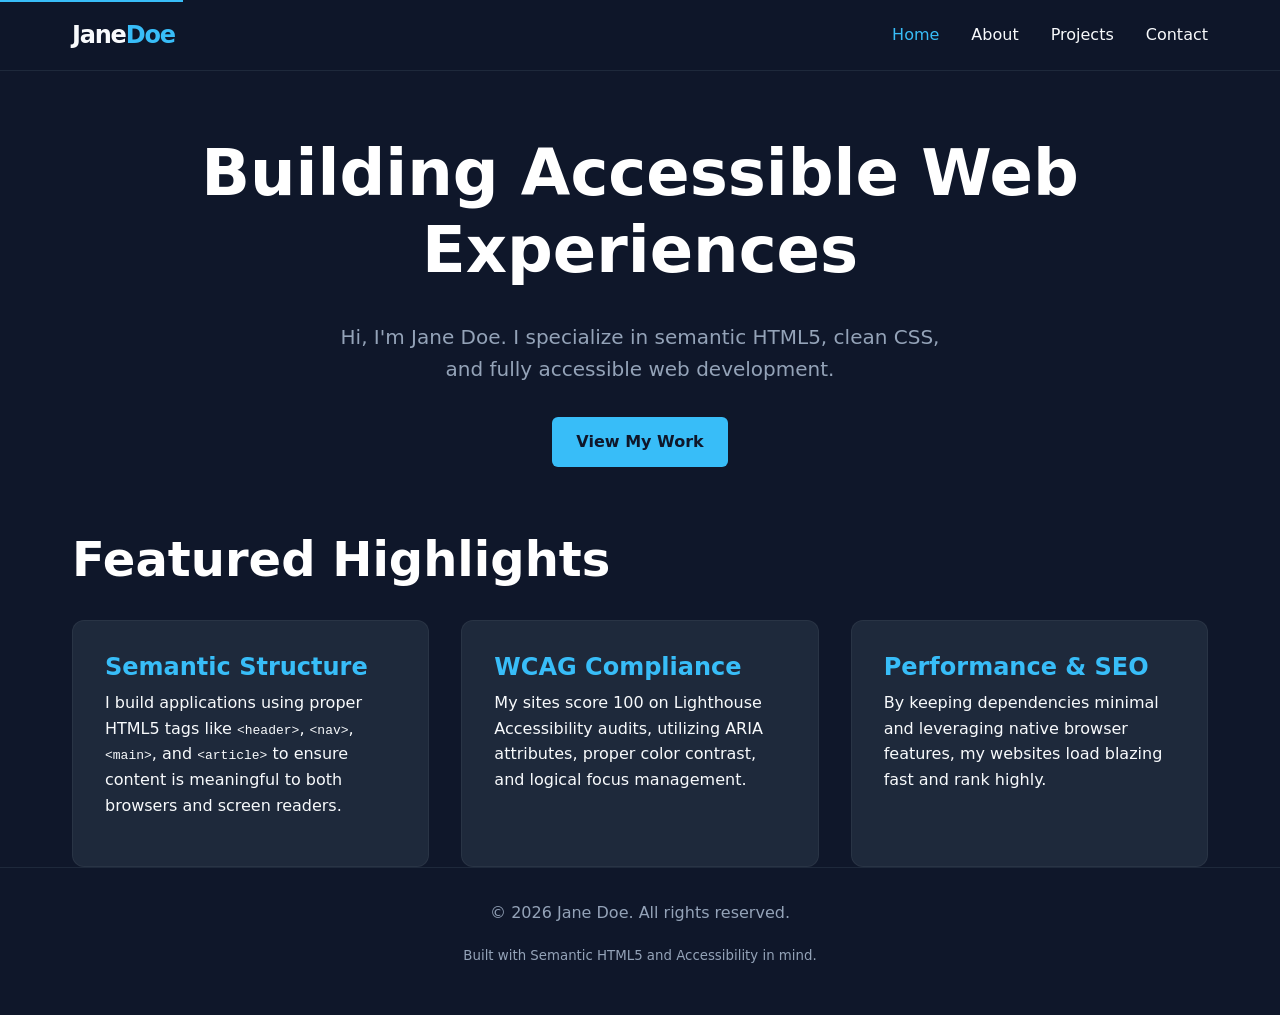
==== index.html @ b692289c "feat: setup accessible semantic portfolio" ====
<!DOCTYPE html>
<html lang="en">
<head>
    <meta charset="UTF-8">
    <meta name="viewport" content="width=device-width, initial-scale=1.0">
    <title>Jane Doe | Portfolio - Home</title>
    <meta name="description" content="Personal portfolio of Jane Doe, a web developer specializing in accessible and semantic HTML5 design.">
    <meta name="author" content="Jane Doe">
    <meta property="og:title" content="Jane Doe | Portfolio">
    <meta property="og:description" content="Personal portfolio of Jane Doe, a web developer specializing in accessible and semantic HTML5 design.">
    <meta property="og:type" content="website">
    <link rel="stylesheet" href="css/styles.css">
    <!-- Preconnect for performance -->
    <link rel="preconnect" href="https://fonts.googleapis.com">
</head>
<body>
    <!-- Skip to main content link for keyboard users -->
    <a href="#main-content" class="skip-link">Skip to main content</a>

    <header class="site-header" role="banner">
        <div class="container header-inner">
            <div class="site-logo" aria-label="Jane Doe Logo">Jane<span>Doe</span></div>
            <nav class="main-nav" aria-label="Main Navigation" role="navigation">
                <ul>
                    <li><a href="index.html" aria-current="page">Home</a></li>
                    <li><a href="about.html">About</a></li>
                    <li><a href="projects.html">Projects</a></li>
                    <li><a href="contact.html">Contact</a></li>
                </ul>
            </nav>
        </div>
    </header>

    <main id="main-content" class="container" role="main">
        <section class="hero" aria-labelledby="hero-heading">
            <h1 id="hero-heading">Building Accessible Web Experiences</h1>
            <p>Hi, I'm Jane Doe. I specialize in semantic HTML5, clean CSS, and fully accessible web development.</p>
            <a href="projects.html" class="button" aria-label="View my work projects">View My Work</a>
        </section>

        <section aria-labelledby="featured-projects-heading">
            <h2 id="featured-projects-heading">Featured Highlights</h2>
            <div class="card-grid">
                <article class="card">
                    <h3>Semantic Structure</h3>
                    <p>I build applications using proper HTML5 tags like <code>&lt;header&gt;</code>, <code>&lt;nav&gt;</code>, <code>&lt;main&gt;</code>, and <code>&lt;article&gt;</code> to ensure content is meaningful to both browsers and screen readers.</p>
                </article>
                <article class="card">
                    <h3>WCAG Compliance</h3>
                    <p>My sites score 100 on Lighthouse Accessibility audits, utilizing ARIA attributes, proper color contrast, and logical focus management.</p>
                </article>
                <article class="card">
                    <h3>Performance & SEO</h3>
                    <p>By keeping dependencies minimal and leveraging native browser features, my websites load blazing fast and rank highly.</p>
                </article>
            </div>
        </section>
    </main>

    <footer class="site-footer" role="contentinfo">
        <div class="container">
            <p>&copy; <time datetime="2026">2026</time> Jane Doe. All rights reserved.</p>
            <p><small>Built with Semantic HTML5 and Accessibility in mind.</small></p>
        </div>
    </footer>
</body>
</html>
---- css/styles.css ----
:root {
  /* Colors */
  --bg-color: #0f172a; /* Deep slate */
  --text-color: #f8fafc;
  --text-muted: #94a3b8;
  --accent-color: #38bdf8;
  --accent-hover: #0ea5e9;
  --surface-color: #1e293b;
  --error-color: #ef4444;

  /* Typography */
  --font-sans: system-ui, -apple-system, BlinkMacSystemFont, 'Segoe UI', Roboto, Helvetica, Arial, sans-serif;
  --font-mono: ui-monospace, SFMono-Regular, Menlo, Monaco, Consolas, 'Liberation Mono', 'Courier New', monospace;

  /* Spacing */
  --spacing-sm: 0.5rem;
  --spacing-md: 1rem;
  --spacing-lg: 2rem;
  --spacing-xl: 4rem;

  /* Focus ring for accessibility */
  --focus-ring: 0 0 0 3px rgba(56, 189, 248, 0.5);
}

*, *::before, *::after {
  box-sizing: border-box;
}

body {
  margin: 0;
  font-family: var(--font-sans);
  background-color: var(--bg-color);
  color: var(--text-color);
  line-height: 1.6;
  display: flex;
  flex-direction: column;
  min-height: 100vh;
}

/* Typography base */
h1, h2, h3, h4, h5, h6 {
  margin-top: 0;
  line-height: 1.2;
  font-weight: 700;
  color: #ffffff;
}

h1 { font-size: clamp(2.5rem, 5vw, 4rem); margin-bottom: var(--spacing-lg); }
h2 { font-size: clamp(2rem, 4vw, 3rem); margin-bottom: var(--spacing-md); }
h3 { font-size: 1.5rem; margin-bottom: var(--spacing-sm); }
p { margin-top: 0; margin-bottom: var(--spacing-md); }

/* Links */
a {
  color: var(--accent-color);
  text-decoration: none;
  transition: color 0.2s ease, text-decoration 0.2s ease;
}

a:hover, a:focus-visible {
  color: var(--accent-hover);
  text-decoration: underline;
  outline: none;
}

/* Accessibility: Visible focus styles */
:focus-visible {
  outline: none;
  box-shadow: var(--focus-ring);
  border-radius: 4px;
}

/* Skip link for keyboard users */
.skip-link {
  position: absolute;
  top: -40px;
  left: 0;
  background: var(--accent-color);
  color: #000;
  padding: 8px;
  z-index: 100;
  transition: top 0.2s;
}

.skip-link:focus {
  top: 0;
}

/* Layout */
.container {
  width: 100%;
  max-width: 1200px;
  margin: 0 auto;
  padding: 0 var(--spacing-lg);
}

.site-header {
  padding: var(--spacing-md) 0;
  border-bottom: 1px solid var(--surface-color);
  background: rgba(15, 23, 42, 0.9);
  backdrop-filter: blur(10px);
  position: sticky;
  top: 0;
  z-index: 50;
}

.header-inner {
  display: flex;
  justify-content: space-between;
  align-items: center;
}

.site-logo {
  font-size: 1.5rem;
  font-weight: 800;
  color: var(--text-color);
  letter-spacing: -0.05em;
}

.site-logo span {
  color: var(--accent-color);
}

.main-nav ul {
  display: flex;
  list-style: none;
  margin: 0;
  padding: 0;
  gap: var(--spacing-lg);
}

.main-nav a {
  color: var(--text-color);
  font-weight: 500;
}

.main-nav a:hover, .main-nav a[aria-current="page"] {
  color: var(--accent-color);
  text-decoration: none;
}

main {
  flex: 1;
  padding: var(--spacing-xl) 0;
}

/* Hero Section */
.hero {
  text-align: center;
  padding: var(--spacing-xl) 0;
}

.hero p {
  font-size: 1.25rem;
  color: var(--text-muted);
  max-width: 600px;
  margin: 0 auto var(--spacing-lg);
}

/* Button */
.button {
  display: inline-block;
  background-color: var(--accent-color);
  color: #0f172a;
  padding: 0.75rem 1.5rem;
  border-radius: 6px;
  font-weight: 600;
  border: none;
  cursor: pointer;
  transition: background-color 0.2s ease, transform 0.1s ease;
}

.button:hover, .button:focus-visible {
  background-color: var(--accent-hover);
  text-decoration: none;
  transform: translateY(-2px);
}

/* Articles and Cards */
.card-grid {
  display: grid;
  grid-template-columns: repeat(auto-fit, minmax(300px, 1fr));
  gap: var(--spacing-lg);
  margin-top: var(--spacing-lg);
}

.card {
  background: var(--surface-color);
  border-radius: 12px;
  padding: var(--spacing-lg);
  border: 1px solid rgba(255,255,255,0.05);
  transition: transform 0.3s ease, box-shadow 0.3s ease;
}

.card:hover {
  transform: translateY(-5px);
  box-shadow: 0 10px 25px rgba(0,0,0,0.2);
}

.card h3 {
  color: var(--accent-color);
}

/* Form Styles */
.contact-form {
  max-width: 600px;
  margin: 0 auto;
  background: var(--surface-color);
  padding: var(--spacing-lg);
  border-radius: 12px;
}

.form-group {
  margin-bottom: var(--spacing-md);
}

.form-group label {
  display: block;
  margin-bottom: var(--spacing-sm);
  font-weight: 500;
}

.form-control {
  width: 100%;
  padding: 0.75rem;
  border-radius: 6px;
  border: 1px solid rgba(255,255,255,0.1);
  background: rgba(0,0,0,0.2);
  color: var(--text-color);
  font-family: inherit;
  font-size: 1rem;
}

.form-control:focus {
  outline: none;
  border-color: var(--accent-color);
  box-shadow: var(--focus-ring);
}

/* Form error styling (simulated) */
.form-control[aria-invalid="true"] {
  border-color: var(--error-color);
}

.error-message {
  color: var(--error-color);
  font-size: 0.875rem;
  margin-top: 0.25rem;
  display: block;
}

/* Footer */
.site-footer {
  padding: var(--spacing-lg) 0;
  border-top: 1px solid var(--surface-color);
  text-align: center;
  color: var(--text-muted);
}

/* Responsive */
@media (max-width: 768px) {
  .header-inner {
    flex-direction: column;
    gap: var(--spacing-md);
  }
  
  .main-nav ul {
    gap: var(--spacing-md);
  }
}
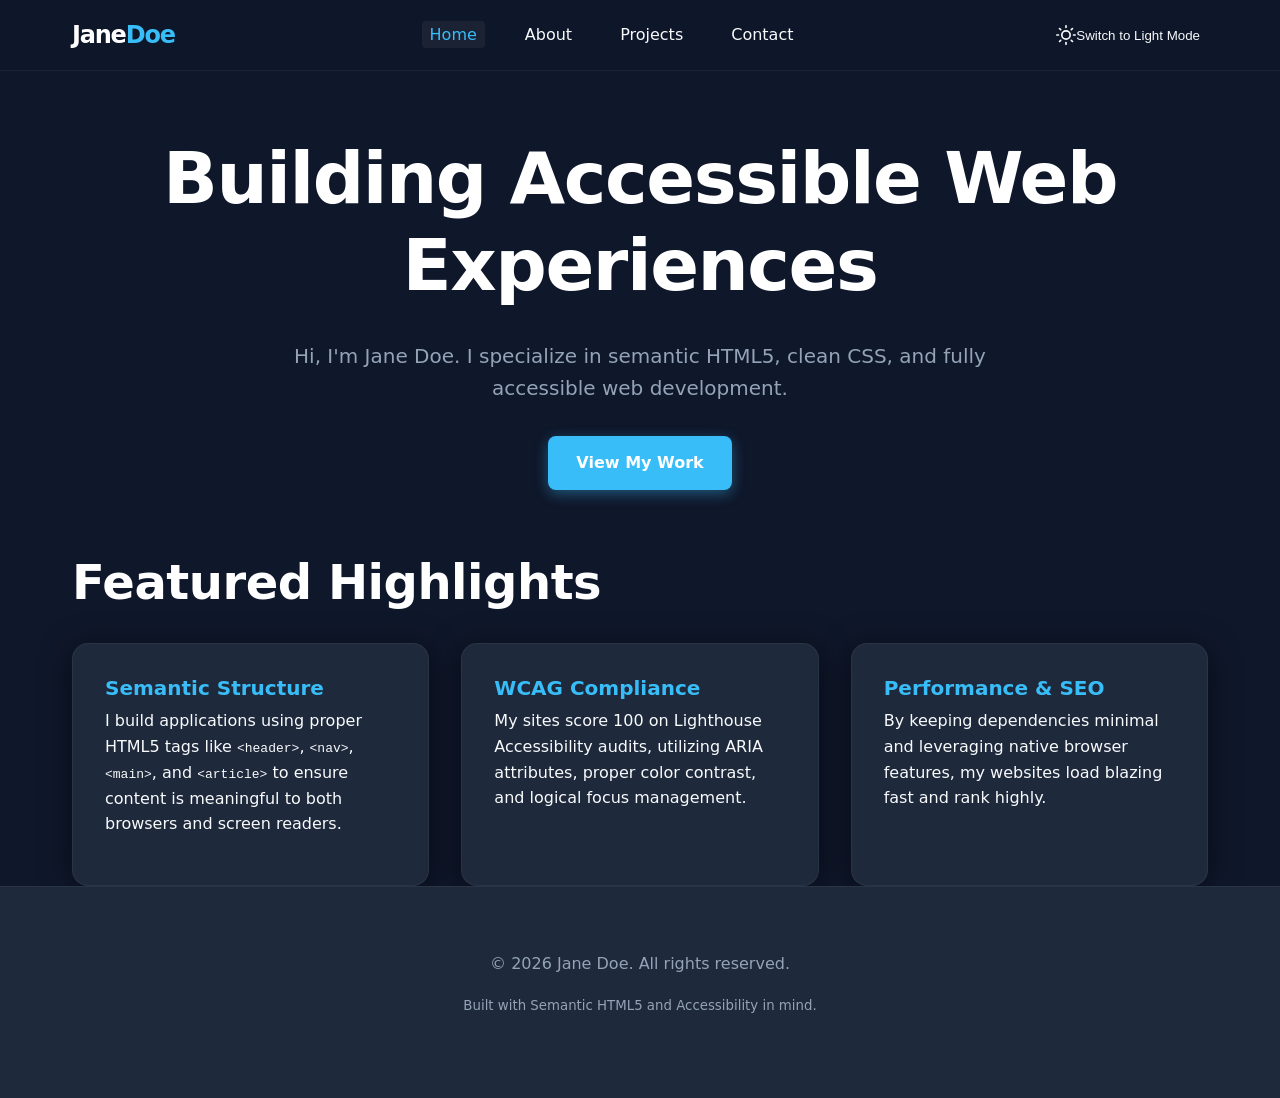
==== commit ee5b6047: "Implement advanced CSS3 responsive architecture with light/dark mode" ====
--- a/index.html
+++ b/index.html
@@ -28,6 +28,9 @@
                     <li><a href="contact.html">Contact</a></li>
                 </ul>
             </nav>
+            <button id="theme-toggle" class="theme-toggle-btn" aria-label="Toggle Theme">
+                <!-- Icon injected by JS -->
+            </button>
         </div>
     </header>
 
@@ -63,5 +66,7 @@
             <p><small>Built with Semantic HTML5 and Accessibility in mind.</small></p>
         </div>
     </footer>
+
+    <script src="js/theme.js"></script>
 </body>
 </html>
--- a/css/styles.css
+++ b/css/styles.css
@@ -1,60 +1,100 @@
+/* ==========================================================================
+   Advanced CSS3 & Responsive Architecture Portfolio
+   ========================================================================== */
+
+/* 1. Custom Properties (CSS Variables) for Theming */
 :root {
-  /* Colors */
+  /* Core Colors - Dark Mode (Default) */
   --bg-color: #0f172a; /* Deep slate */
+  --surface-color: #1e293b;
+  --surface-color-hover: #334155;
   --text-color: #f8fafc;
   --text-muted: #94a3b8;
+  --heading-color: #ffffff;
   --accent-color: #38bdf8;
   --accent-hover: #0ea5e9;
-  --surface-color: #1e293b;
   --error-color: #ef4444;
+  
+  /* Glassmorphism settings */
+  --header-bg: rgba(15, 23, 42, 0.85);
+  --glass-border: rgba(255, 255, 255, 0.05);
+  --glass-shadow: 0 4px 30px rgba(0, 0, 0, 0.5);
 
   /* Typography */
-  --font-sans: system-ui, -apple-system, BlinkMacSystemFont, 'Segoe UI', Roboto, Helvetica, Arial, sans-serif;
-  --font-mono: ui-monospace, SFMono-Regular, Menlo, Monaco, Consolas, 'Liberation Mono', 'Courier New', monospace;
-
-  /* Spacing */
+  --font-sans: 'Inter', system-ui, -apple-system, sans-serif;
+  
+  /* Spacing system */
+  --spacing-xs: 0.25rem;
   --spacing-sm: 0.5rem;
   --spacing-md: 1rem;
   --spacing-lg: 2rem;
   --spacing-xl: 4rem;
-
-  /* Focus ring for accessibility */
+  --spacing-xxl: 6rem;
+
+  /* Focus rings & transitions */
   --focus-ring: 0 0 0 3px rgba(56, 189, 248, 0.5);
-}
-
+  --transition-fast: 0.2s cubic-bezier(0.4, 0, 0.2, 1);
+  --transition-smooth: 0.4s cubic-bezier(0.16, 1, 0.3, 1);
+}
+
+/* Light Theme Overrides */
+[data-theme="light"] {
+  --bg-color: #f8fafc;
+  --surface-color: #ffffff;
+  --surface-color-hover: #f1f5f9;
+  --text-color: #334155;
+  --text-muted: #64748b;
+  --heading-color: #0f172a;
+  --accent-color: #0284c7;
+  --accent-hover: #0369a1;
+  --error-color: #dc2626;
+
+  --header-bg: rgba(255, 255, 255, 0.85);
+  --glass-border: rgba(0, 0, 0, 0.05);
+  --glass-shadow: 0 10px 25px -5px rgba(0, 0, 0, 0.05), 0 8px 10px -6px rgba(0, 0, 0, 0.01);
+}
+
+/* 2. Reset and Base Styles */
 *, *::before, *::after {
   box-sizing: border-box;
+  margin: 0;
+  padding: 0;
+}
+
+html {
+  scroll-behavior: smooth;
 }
 
 body {
-  margin: 0;
   font-family: var(--font-sans);
   background-color: var(--bg-color);
   color: var(--text-color);
   line-height: 1.6;
+  min-height: 100vh;
+  /* Flex layout to push footer down */
   display: flex;
   flex-direction: column;
-  min-height: 100vh;
-}
-
-/* Typography base */
+  transition: background-color var(--transition-smooth), color var(--transition-smooth);
+}
+
+/* Typography */
 h1, h2, h3, h4, h5, h6 {
-  margin-top: 0;
+  color: var(--heading-color);
+  font-weight: 700;
   line-height: 1.2;
-  font-weight: 700;
-  color: #ffffff;
-}
-
-h1 { font-size: clamp(2.5rem, 5vw, 4rem); margin-bottom: var(--spacing-lg); }
-h2 { font-size: clamp(2rem, 4vw, 3rem); margin-bottom: var(--spacing-md); }
-h3 { font-size: 1.5rem; margin-bottom: var(--spacing-sm); }
-p { margin-top: 0; margin-bottom: var(--spacing-md); }
-
-/* Links */
+  margin-bottom: var(--spacing-sm);
+  transition: color var(--transition-smooth);
+}
+
+h1 { font-size: clamp(2rem, 5vw + 1rem, 4.5rem); margin-bottom: var(--spacing-lg); letter-spacing: -0.02em; }
+h2 { font-size: clamp(1.75rem, 4vw, 3rem); margin-bottom: var(--spacing-md); letter-spacing: -0.01em; }
+h3 { font-size: 1.25rem; }
+p { margin-bottom: var(--spacing-md); }
+
 a {
   color: var(--accent-color);
   text-decoration: none;
-  transition: color 0.2s ease, text-decoration 0.2s ease;
+  transition: color var(--transition-fast);
 }
 
 a:hover, a:focus-visible {
@@ -63,82 +103,118 @@
   outline: none;
 }
 
-/* Accessibility: Visible focus styles */
 :focus-visible {
   outline: none;
   box-shadow: var(--focus-ring);
   border-radius: 4px;
 }
 
-/* Skip link for keyboard users */
+/* Skip link for accessibility */
 .skip-link {
   position: absolute;
-  top: -40px;
-  left: 0;
+  top: -100%;
+  left: var(--spacing-md);
   background: var(--accent-color);
-  color: #000;
-  padding: 8px;
-  z-index: 100;
-  transition: top 0.2s;
+  color: #fff;
+  padding: var(--spacing-sm) var(--spacing-md);
+  z-index: 1000;
+  transition: top var(--transition-fast);
+  border-radius: 4px;
+  font-weight: bold;
 }
 
 .skip-link:focus {
-  top: 0;
-}
-
-/* Layout */
+  top: var(--spacing-md);
+}
+
+/* 3. Utility Layouts (Flexbox & Grid basics) */
 .container {
   width: 100%;
   max-width: 1200px;
   margin: 0 auto;
-  padding: 0 var(--spacing-lg);
-}
-
+  padding: 0 var(--spacing-md);
+}
+
+/* 4. Component Styles */
+
+/* Header & Nav - Mobile First Flexbox */
 .site-header {
-  padding: var(--spacing-md) 0;
-  border-bottom: 1px solid var(--surface-color);
-  background: rgba(15, 23, 42, 0.9);
-  backdrop-filter: blur(10px);
   position: sticky;
   top: 0;
   z-index: 50;
+  background: var(--header-bg);
+  backdrop-filter: blur(12px);
+  -webkit-backdrop-filter: blur(12px);
+  border-bottom: 1px solid var(--glass-border);
+  transition: background var(--transition-smooth), border-color var(--transition-smooth);
+  padding: var(--spacing-md) 0;
 }
 
 .header-inner {
   display: flex;
-  justify-content: space-between;
+  flex-direction: column;
   align-items: center;
+  gap: var(--spacing-md);
 }
 
 .site-logo {
   font-size: 1.5rem;
   font-weight: 800;
-  color: var(--text-color);
+  color: var(--heading-color);
   letter-spacing: -0.05em;
+  transition: color var(--transition-smooth);
 }
 
 .site-logo span {
   color: var(--accent-color);
 }
 
+.main-nav {
+  width: 100%;
+}
+
 .main-nav ul {
-  display: flex;
   list-style: none;
-  margin: 0;
-  padding: 0;
-  gap: var(--spacing-lg);
+  display: flex;
+  flex-wrap: wrap;
+  justify-content: center;
+  gap: var(--spacing-md);
 }
 
 .main-nav a {
   color: var(--text-color);
   font-weight: 500;
+  padding: var(--spacing-xs) var(--spacing-sm);
+  border-radius: 4px;
 }
 
 .main-nav a:hover, .main-nav a[aria-current="page"] {
   color: var(--accent-color);
   text-decoration: none;
-}
-
+  background: var(--glass-border);
+}
+
+/* Theme Toggle Button */
+.theme-toggle-btn {
+  background: transparent;
+  border: none;
+  color: var(--text-color);
+  cursor: pointer;
+  padding: var(--spacing-sm);
+  border-radius: 50%;
+  display: flex;
+  align-items: center;
+  justify-content: center;
+  transition: background var(--transition-fast), color var(--transition-fast), transform var(--transition-smooth);
+}
+
+.theme-toggle-btn:hover {
+  background: var(--glass-border);
+  color: var(--accent-color);
+  transform: rotate(15deg) scale(1.1);
+}
+
+/* Main Content Area */
 main {
   flex: 1;
   padding: var(--spacing-xl) 0;
@@ -148,123 +224,217 @@
 .hero {
   text-align: center;
   padding: var(--spacing-xl) 0;
+  display: flex;
+  flex-direction: column;
+  align-items: center;
+  justify-content: center;
+  min-height: 50vh;
+  /* Micro animation context */
+  animation: fade-in-up 0.8s var(--transition-smooth);
 }
 
 .hero p {
-  font-size: 1.25rem;
+  font-size: clamp(1rem, 2.5vw, 1.25rem);
   color: var(--text-muted);
-  max-width: 600px;
+  max-width: 700px;
   margin: 0 auto var(--spacing-lg);
+}
+
+@keyframes fade-in-up {
+  from { opacity: 0; transform: translateY(20px); }
+  to { opacity: 1; transform: translateY(0); }
 }
 
 /* Button */
 .button {
-  display: inline-block;
+  display: inline-flex;
+  align-items: center;
+  justify-content: center;
   background-color: var(--accent-color);
-  color: #0f172a;
-  padding: 0.75rem 1.5rem;
-  border-radius: 6px;
+  color: #fff;
+  padding: 0.875rem 1.75rem;
+  border-radius: 8px;
   font-weight: 600;
   border: none;
   cursor: pointer;
-  transition: background-color 0.2s ease, transform 0.1s ease;
+  box-shadow: 0 4px 14px 0 rgba(56, 189, 248, 0.39);
+  transition: all var(--transition-fast);
+}
+
+[data-theme="light"] .button {
+  color: #fff;
 }
 
 .button:hover, .button:focus-visible {
   background-color: var(--accent-hover);
   text-decoration: none;
   transform: translateY(-2px);
-}
-
-/* Articles and Cards */
+  box-shadow: 0 6px 20px rgba(56, 189, 248, 0.5);
+}
+
+/* Card Grid - Advanced CSS Grid */
 .card-grid {
   display: grid;
-  grid-template-columns: repeat(auto-fit, minmax(300px, 1fr));
+  /* auto-fit makes it highly responsive */
+  grid-template-columns: repeat(auto-fit, minmax(280px, 1fr));
   gap: var(--spacing-lg);
   margin-top: var(--spacing-lg);
 }
 
 .card {
   background: var(--surface-color);
-  border-radius: 12px;
+  border-radius: 16px;
   padding: var(--spacing-lg);
-  border: 1px solid rgba(255,255,255,0.05);
-  transition: transform 0.3s ease, box-shadow 0.3s ease;
+  border: 1px solid var(--glass-border);
+  box-shadow: var(--glass-shadow);
+  display: flex;
+  flex-direction: column;
+  transition: transform var(--transition-smooth), box-shadow var(--transition-smooth), background-color var(--transition-smooth);
 }
 
 .card:hover {
-  transform: translateY(-5px);
-  box-shadow: 0 10px 25px rgba(0,0,0,0.2);
+  transform: translateY(-8px) scale(1.01);
+  box-shadow: 0 20px 40px rgba(0,0,0,0.15);
+  border-color: var(--accent-color);
+}
+
+[data-theme="light"] .card:hover {
+  box-shadow: 0 20px 40px rgba(0,0,0,0.08);
 }
 
 .card h3 {
   color: var(--accent-color);
-}
-
-/* Form Styles */
+  margin-bottom: var(--spacing-sm);
+}
+
+.card p {
+  color: var(--text-color);
+  flex-grow: 1;
+}
+
+.card a {
+  margin-top: auto;
+  align-self: flex-start;
+  font-weight: 600;
+  display: inline-flex;
+  align-items: center;
+}
+
+.card a::after {
+  content: '→';
+  margin-left: 0.5rem;
+  transition: transform var(--transition-fast);
+}
+
+.card a:hover::after {
+  transform: translateX(4px);
+}
+
+/* Contact Form */
 .contact-form {
   max-width: 600px;
   margin: 0 auto;
   background: var(--surface-color);
-  padding: var(--spacing-lg);
-  border-radius: 12px;
+  padding: var(--spacing-xl) var(--spacing-lg);
+  border-radius: 16px;
+  border: 1px solid var(--glass-border);
+  box-shadow: var(--glass-shadow);
+  transition: background-color var(--transition-smooth);
 }
 
 .form-group {
-  margin-bottom: var(--spacing-md);
+  margin-bottom: var(--spacing-lg);
+  display: flex;
+  flex-direction: column;
 }
 
 .form-group label {
-  display: block;
-  margin-bottom: var(--spacing-sm);
-  font-weight: 500;
+  margin-bottom: var(--spacing-xs);
+  font-weight: 600;
+  color: var(--heading-color);
 }
 
 .form-control {
   width: 100%;
-  padding: 0.75rem;
-  border-radius: 6px;
-  border: 1px solid rgba(255,255,255,0.1);
-  background: rgba(0,0,0,0.2);
+  padding: 0.875rem 1rem;
+  border-radius: 8px;
+  border: 1px solid var(--glass-border);
+  background: var(--bg-color);
   color: var(--text-color);
-  font-family: inherit;
+  font-family: var(--font-sans);
   font-size: 1rem;
+  transition: all var(--transition-fast);
 }
 
 .form-control:focus {
   outline: none;
   border-color: var(--accent-color);
-  box-shadow: var(--focus-ring);
-}
-
-/* Form error styling (simulated) */
-.form-control[aria-invalid="true"] {
-  border-color: var(--error-color);
-}
-
-.error-message {
-  color: var(--error-color);
-  font-size: 0.875rem;
-  margin-top: 0.25rem;
-  display: block;
+  box-shadow: 0 0 0 4px rgba(56, 189, 248, 0.15);
+  background: var(--surface-color);
+}
+
+textarea.form-control {
+  resize: vertical;
+  min-height: 120px;
 }
 
 /* Footer */
 .site-footer {
-  padding: var(--spacing-lg) 0;
-  border-top: 1px solid var(--surface-color);
+  padding: var(--spacing-xl) 0;
+  border-top: 1px solid var(--glass-border);
   text-align: center;
   color: var(--text-muted);
-}
-
-/* Responsive */
-@media (max-width: 768px) {
+  background: var(--surface-color);
+  transition: background var(--transition-smooth), border-color var(--transition-smooth);
+}
+
+/* 5. Mobile-First Media Queries */
+
+/* Tablet & Up */
+@media (min-width: 768px) {
+  .container {
+    padding: 0 var(--spacing-lg);
+  }
+
   .header-inner {
-    flex-direction: column;
-    gap: var(--spacing-md);
+    flex-direction: row;
+    justify-content: space-between;
   }
   
+  /* Create an explicit grid layout for the header right side to align nav and button perfectly */
+  .header-right {
+    display: flex;
+    align-items: center;
+    gap: var(--spacing-lg);
+  }
+
+  .main-nav {
+    width: auto;
+  }
+
   .main-nav ul {
-    gap: var(--spacing-md);
-  }
-}
+    gap: var(--spacing-lg);
+  }
+  
+  /* We will wrap the nav and theme toggle in a flex container dynamically or just use siblings alignment */
+  .site-header .header-inner {
+    display: grid;
+    grid-template-columns: auto 1fr auto;
+    align-items: center;
+  }
+
+  .site-header .main-nav {
+    justify-self: center;
+  }
+
+  .theme-toggle-btn {
+    justify-self: end;
+  }
+}
+
+/* Desktop & Up */
+@media (min-width: 1024px) {
+  .card-grid {
+    grid-template-columns: repeat(3, 1fr);
+  }
+}
